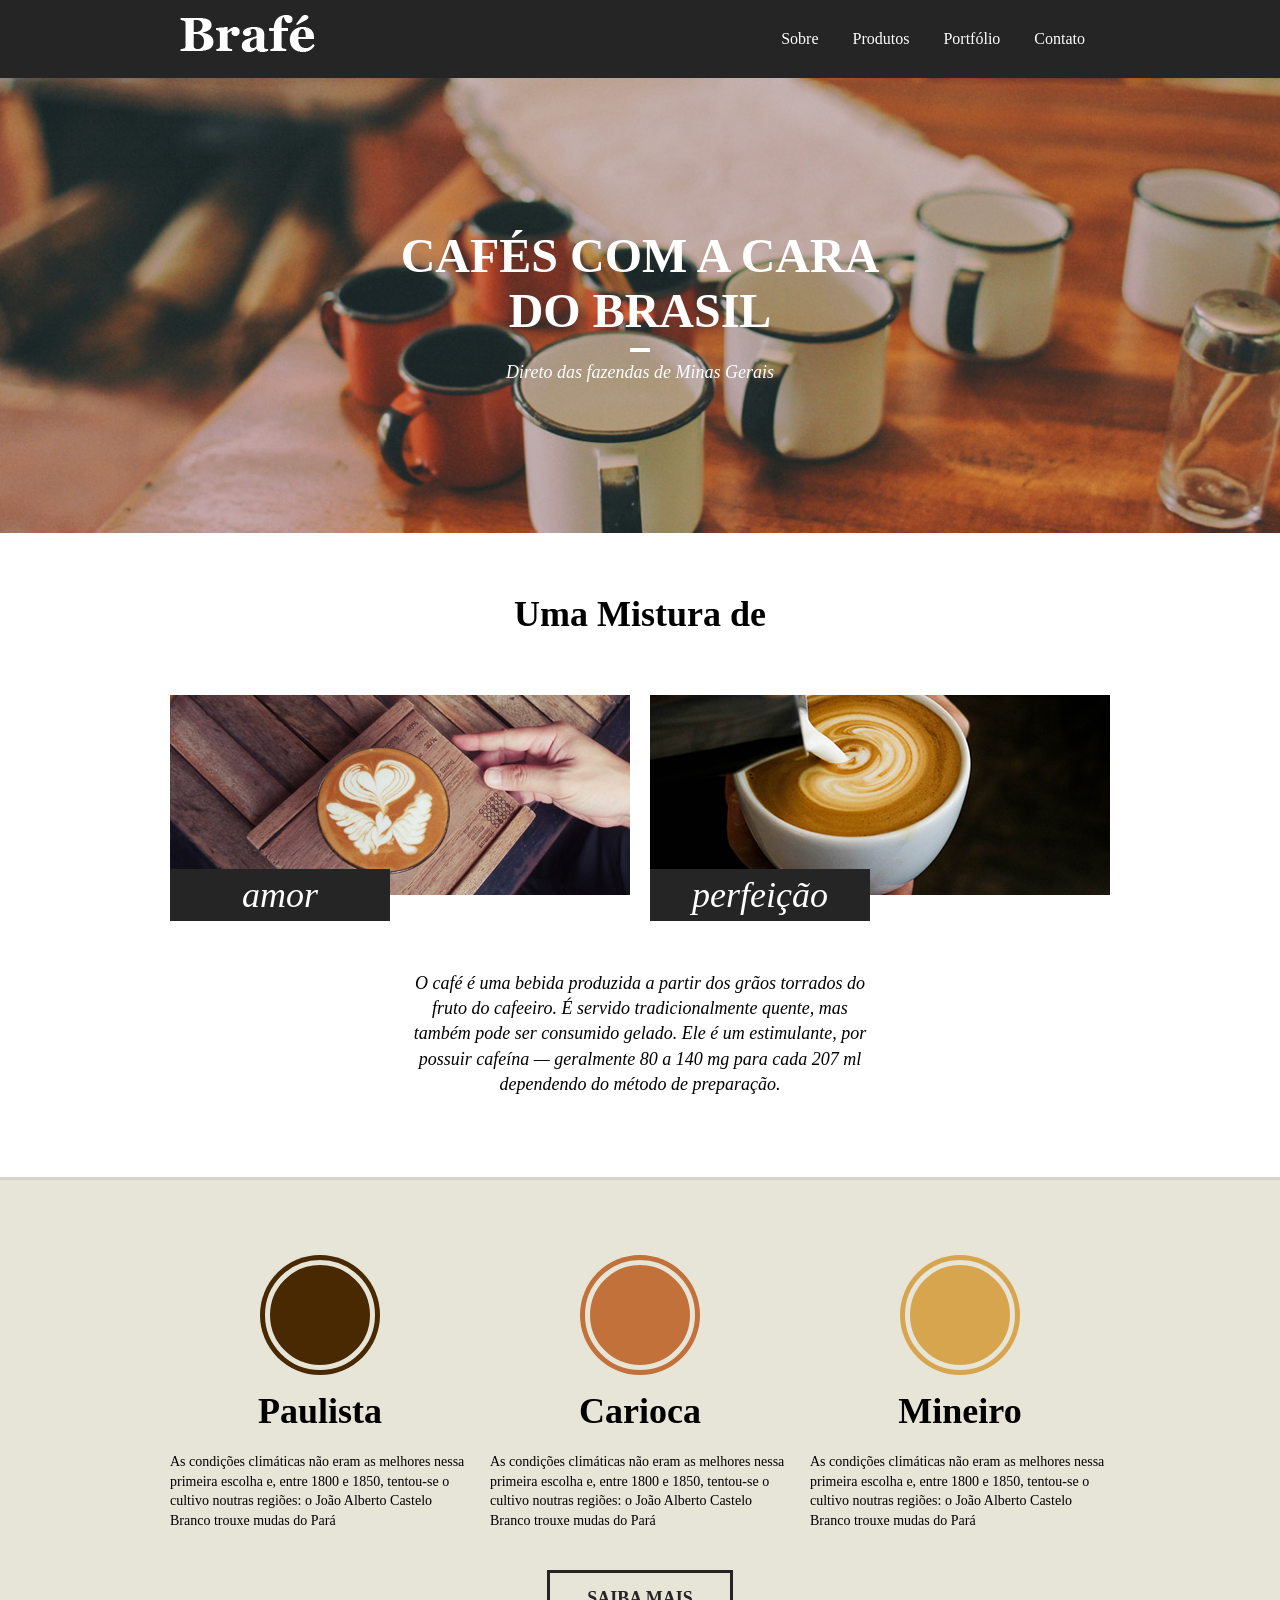
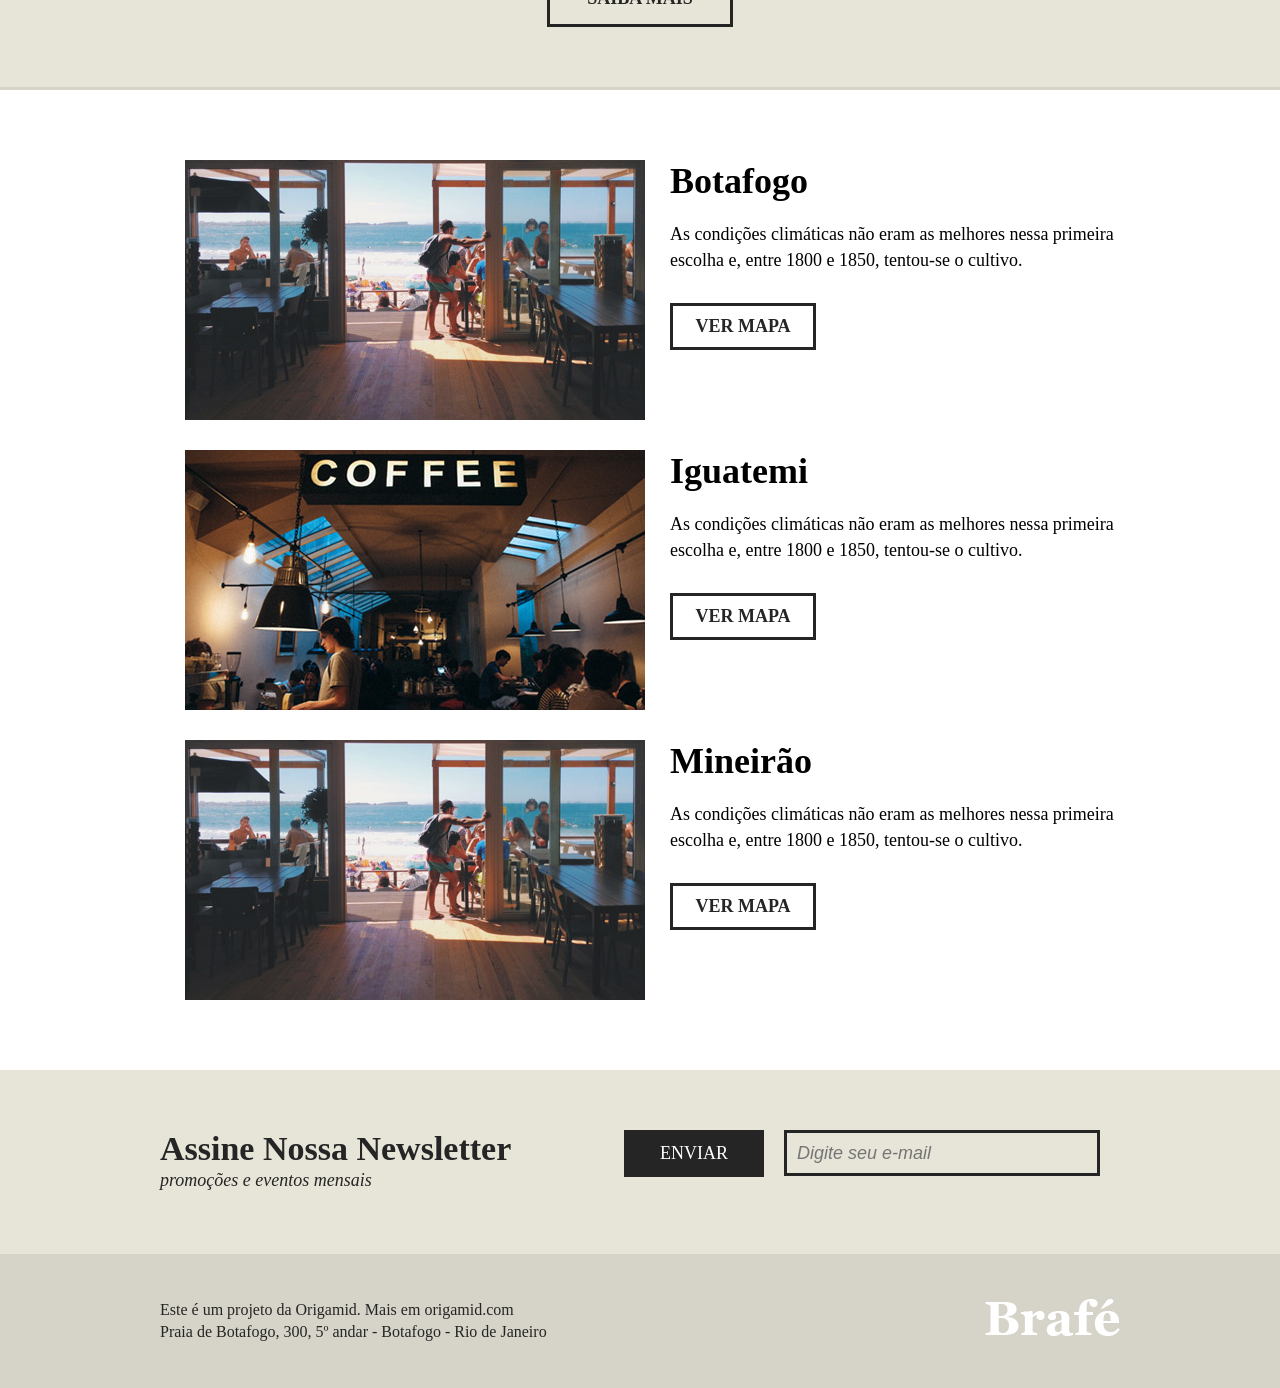
==== site-brafe/index.html @ e7e55837 "renomeando a pasta aula2-css para site-brafe" ====
<!DOCTYPE html>
<html>
<head>
	<title>Brafé: cafés com a cara do Brasil</title>

	<meta name="description" content="Brafé: cafés paulista, carioca e mineiro."/>
	<meta name="robots" content="index, follow"/>
	<meta name="keywords" content="brafé, café, cafeteria, brasil, paulista, carioca, mineiro."/>

	<meta charset="utf-8">
	<meta name="viewport" content="width=device-width, initial-scale=1, shrink-to-fit=no">
	<link rel="stylesheet" type="text/css" href="css/style.css">
</head>
<body>
	
	<header class="menu">
		<div class="menu-container">
			<a class="menu-logo" href="#"><img src="img/brafe.png" alt="várias xícaras brancas e marrons"></a>	
			<nav class="menu-nav">
				<ul>
					<li><a href="#">Sobre</a></li>
					<li><a href="#">Produtos</a></li>
					<li><a href="#">Portfólio</a></li>
					<li><a href="#">Contato</a></li>
				</ul>
			</nav>
		</div>
	</header>
	
	<main class="intro">
		<h1>Cafés com a cara<br>do Brasil</h1>
		<p>Direto das fazendas de Minas Gerais</p>
	</main>
	
	<section class="sobre">
		<h2>Uma Mistura de</h2>
		<div class="sobre-container">
			<div class="sobre-item">
				<img src="img/cafe-1.jpg" alt="café">
				<h3>amor</h3>
			</div>
			<div class="sobre-item">
				<img src="img/cafe-2.jpg" alt="café com leite numa xícara branca">
				<h3>perfeição</h3>
			</div>
		</div>
		<p>O café é uma bebida produzida a partir dos grãos torrados do fruto do cafeeiro. É servido tradicionalmente quente, mas também pode ser consumido gelado. Ele é um estimulante, por possuir cafeína — geralmente 80 a 140 mg para cada 207 ml dependendo do método de preparação.</p>
	</section>
	
	<section class="produtos">
		<div class="produtos-container">
			<div class="produtos-item">
				<h2 class="produtos-paulista">Paulista</h2>
				<p>As condições climáticas não eram as melhores nessa primeira escolha e, entre 1800 e 1850, tentou-se o cultivo noutras regiões: o João Alberto Castelo Branco trouxe mudas do Pará</p>
			</div>
			<div class="produtos-item">
				<h2 class="produtos-carioca">Carioca</h2>
				<p>As condições climáticas não eram as melhores nessa primeira escolha e, entre 1800 e 1850, tentou-se o cultivo noutras regiões: o João Alberto Castelo Branco trouxe mudas do Pará</p>
			</div>
			<div class="produtos-item">
				<h2 class="produtos-mineiro">Mineiro</h2>
				<p>As condições climáticas não eram as melhores nessa primeira escolha e, entre 1800 e 1850, tentou-se o cultivo noutras regiões: o João Alberto Castelo Branco trouxe mudas do Pará</p>
			</div>
		</div>
		<a class="produtos-btn" href="#">Saiba Mais</a>
	</section>
	
	<section class="locais">
		<div class="locais-item">
			<img src="img/botafogo.jpg" alt="Brafé unidade Botafogo">
			<div class="locais-item-texto">
				<h2>Botafogo</h2>
				<p>As condições climáticas não eram as melhores nessa primeira escolha e, entre 1800 e 1850, tentou-se o cultivo.</p>
				<a class="locais-btn" href="#">Ver Mapa</a>
			</div>
		</div>
		
		<div class="locais-item">
			<img src="img/iguatemi.jpg" alt="Brafé unidade Iguatemi">
			<div class="locais-item-texto">
				<h2>Iguatemi</h2>
				<p>As condições climáticas não eram as melhores nessa primeira escolha e, entre 1800 e 1850, tentou-se o cultivo.</p>
				<a class="locais-btn" href="#">Ver Mapa</a>
			</div>
		</div>
		
		<div class="locais-item">
			<img src="img/botafogo.jpg" alt="Brafé unidade Mineirão">
			<div class="locais-item-texto">
				<h2>Mineirão</h2>
				<p>As condições climáticas não eram as melhores nessa primeira escolha e, entre 1800 e 1850, tentou-se o cultivo.</p>
				<a class="locais-btn" href="#">Ver Mapa</a>
			</div>
		</div>
	
	</section>
	
	<section class="assine">
		<div class="assine-container">
			<div class="assine-info">
				<h2>Assine Nossa Newsletter</h2>
				<p>promoções e eventos mensais</p>
			</div>
			<form>
				<label>E-mail</label>
				<input type="text" placeholder="Digite seu e-mail">
				<button type="submit">Enviar</button>
			</form>
		</div>
	</section>
	
	<footer class="footer">
		<div class="footer-container">
			<p>Este é um projeto da Origamid. Mais em origamid.com<br>Praia de Botafogo, 300, 5º andar - Botafogo - Rio de Janeiro</p>
			<img src="img/brafe.png" alt="Brafé">
		</div>
	</footer>
	
</body>
</html>
---- site-brafe/css/style.css ----
/* reset */

*{
	margin: 0;
	padding: 0;
}

/* menu */

.menu{
	background: #252525;
}

.menu a{
	color: white;
	text-decoration: none;
}

.menu li{
	list-style: none;
}

.menu-container{
	max-width: 920px;
	padding: 15px;
	margin: 0 auto;
}

.menu-container::after, .menu-container::before{
	display: table;
	content:'';
	clear:both;
}

.menu-nav{
	float: right;
}

.menu-nav li{
	display: inline-block;
}

.menu-nav li a{
	padding: 15px;
	display: block;
}

.intro{
	padding: 150px 0px;
	text-align: center;
	color: white;
	background: url("../img/bg-intro.jpg")no-repeat center center;
	background-size:cover;
	
}

.intro h1{
	text-transform: uppercase;
	font-size: 3em;
}

.intro h1::after{
	content:"";
	display: block;
	width: 20px;
	height: 4px;
	background: white;
	margin: 10px auto;
	transition: 1s;
}

.intro h1:hover::after{
	width: 300px;	
	transition: 1s;
}

.intro p{
	font-size: 1.125em;
	font-style: italic;
}

/* sobre */

.sobre{
	padding: 60px 0px;
}

.sobre h2{
	padding-bottom: 60px;
	text-align: center;
	font-size: 2.25em;
}

.sobre-container{
	max-width: 960px;
	margin: 0 auto;
}

.sobre-container::after, .sobre-container::before{
	content:'';
	display: table;
	clear:both;
}

.sobre-item{
	max-width: 460px;
	float: left;
	margin: 0 10px;
}

.sobre-item h3{
	font-size: 2.25em;
	background: #252525;
	width: 220px;
	color: white;
	text-align: center;
	font-weight: 400;
	font-style: italic;
	padding: 5px 0;
	top: -30px;	/*top só move em relacao ao relative */
	position: relative;
}

.sobre p{
	font-size: 1.125em;
	text-align: center;
	font-style: italic;
	line-height: 1.4em;
	max-width: 460px;
	margin: 20px auto;
}

/* produtos */

.produtos{
	background: #e7e4d8;
	padding: 60px 0;
	border-top: 3px solid #d6d3c8;
	border-bottom: 3px solid #d6d3c8;
}

.produtos-container{
	max-width: 960px;
	margin: 0 auto;
}

.produtos-item{
	width: 300px;  /*nao botou max pq nenhuma tela é menor q 300, mas pode colocar max tb*/
	float: left;
	margin: 0 10px;
}

.produtos-container::before,
.produtos-container::after{
	content:'';
	display: table;
	clear:both;
}

.produtos h2{
	text-align: center;
	font-size: 2.25em;
	margin-bottom: 20px;
}

.produtos-item p{
	font-size: 0.875em;
	line-height: 1.4em;
}

.produtos-item h2::before{
	content:'';
	display: block;
	width: 100px;
	height: 100px;
	margin: 20px auto;
	background: currentColor;
	border-radius: 50%;
	border: 5px solid #e7e4d8;
	box-shadow: 0 0 0 5px currentColor;
}

.produtos-paulista::before{
	color: #492901;
}

.produtos-carioca::before{
	color:#c17139;
}

.produtos-mineiro::before{
	color: #d7a54d;
}

.produtos-btn{
	display: block;  /*para modificar o link*/
	width: 180px;
	text-transform: uppercase;
	border: 3px solid #252525;
	color: #252525;
	text-decoration: none;
	font-weight: 700; /*ou bold*/
	font-size: 1.125em;
	text-align: center;
	padding: 15px 0;
	margin: 0px auto; 
	margin-top: 40px;
	transition: 0.8s;
}

.produtos-btn:hover{
	color: #e7e4d8;
	box-shadow: 180px 0 0 0 #252525 inset;
	transition: 0.8s;
}

/* locais */

.locais{
	margin: 70px 0;
}

.locais-item::before, .locais-item::after{
	content:'';
	display: table;
	clear: both;
}

.locais-item{
	max-width: 960px;
	margin: 0 auto;
	margin-bottom: 30px;
}

.locais-item img{
	float: left;
	max-width: 460px;
	margin: 0 25px;
	
}

.locais-item h2{
	font-size: 2.25em;
	font-family: serif;
}

.locais-item p{
	font-size: 1.125em;
	font-family: georgia, serif;
	line-height: 1.4em;
	margin-top: 20px;
	margin-bottom: 30px;
}

.locais-btn{
	display: block;  /*para modificar o link*/
	width: 140px;
	text-transform: uppercase;
	border: 3px solid #252525;
	color: #252525;
	text-decoration: none;
	font-weight: 700; /*ou bold*/
	font-size: 1.125em;
	text-align: center;
	padding: 10px 0;
	margin: 0 510px; 
	transition: 0.8s;
}

.locais-btn:hover{
	color: #e7e4d8;
	box-shadow: 140px 0 0 0 #252525 inset;
	transition: 0.8s;
}

/* assine */

.assine{
	background: #e7e4d8;
	padding: 60px 0; 
	color: #252525;
}

.assine::after,.assine::before{
	content:'';
	display: table;
	clear: both;
}

.assine-container{
	margin: 0 auto;
	max-width: 960px;
}

.assine-container label{
	display: none;
}

.assine-container form{
	float: right;
}

.assine-info{
	float: left;
}

.assine-info::before, .assine-info::after{
	content:'';
	display: table;
	clear: both;
}
.assine-info h2{
	font-size: 2.125em;
}

.assine-info p{
	font-style: italic;
	font-size: 1.125em;
	line-height: 1.4em;
}

.assine-container input{
	background: #e7e4d8;
	margin: 0 20px;
	padding-left: 10px;
	border: 3px solid #252525;
	font-style: italic;
	font-size: 1.125em;
	width: 300px;
	height: 40px;
}

.assine-container button{
	display: block;  /*para modificar o link*/
	width: 140px;
	background: #252525;
	text-transform: uppercase;
	border: 3px solid #252525;
	color: white;
	text-decoration: none;
	font-weight: 500; /*ou bold*/
	font-size: 1.125em;
	font-family:georgia,serif;
	text-align: center;
	padding: 10px 0;
	margin-left: -40px;
	float: left; 
	transition: 0.8s;
}

/* footer */

.footer{
	background: #d6d4c8;
	color: #252525;
} 

.footer-container{
	max-width: 960px;
	margin: 0 auto;
	padding:45px 0px;
}

.footer-container p{
	float: left;
	font-family: georgia, serif;
	line-height: 1.4em;
	padding-bottom:45px;
}

.footer-container img{
	float: right;
}

.footer::after, .footer::before{
	content:'';
	display: table;
	clear: both;
}
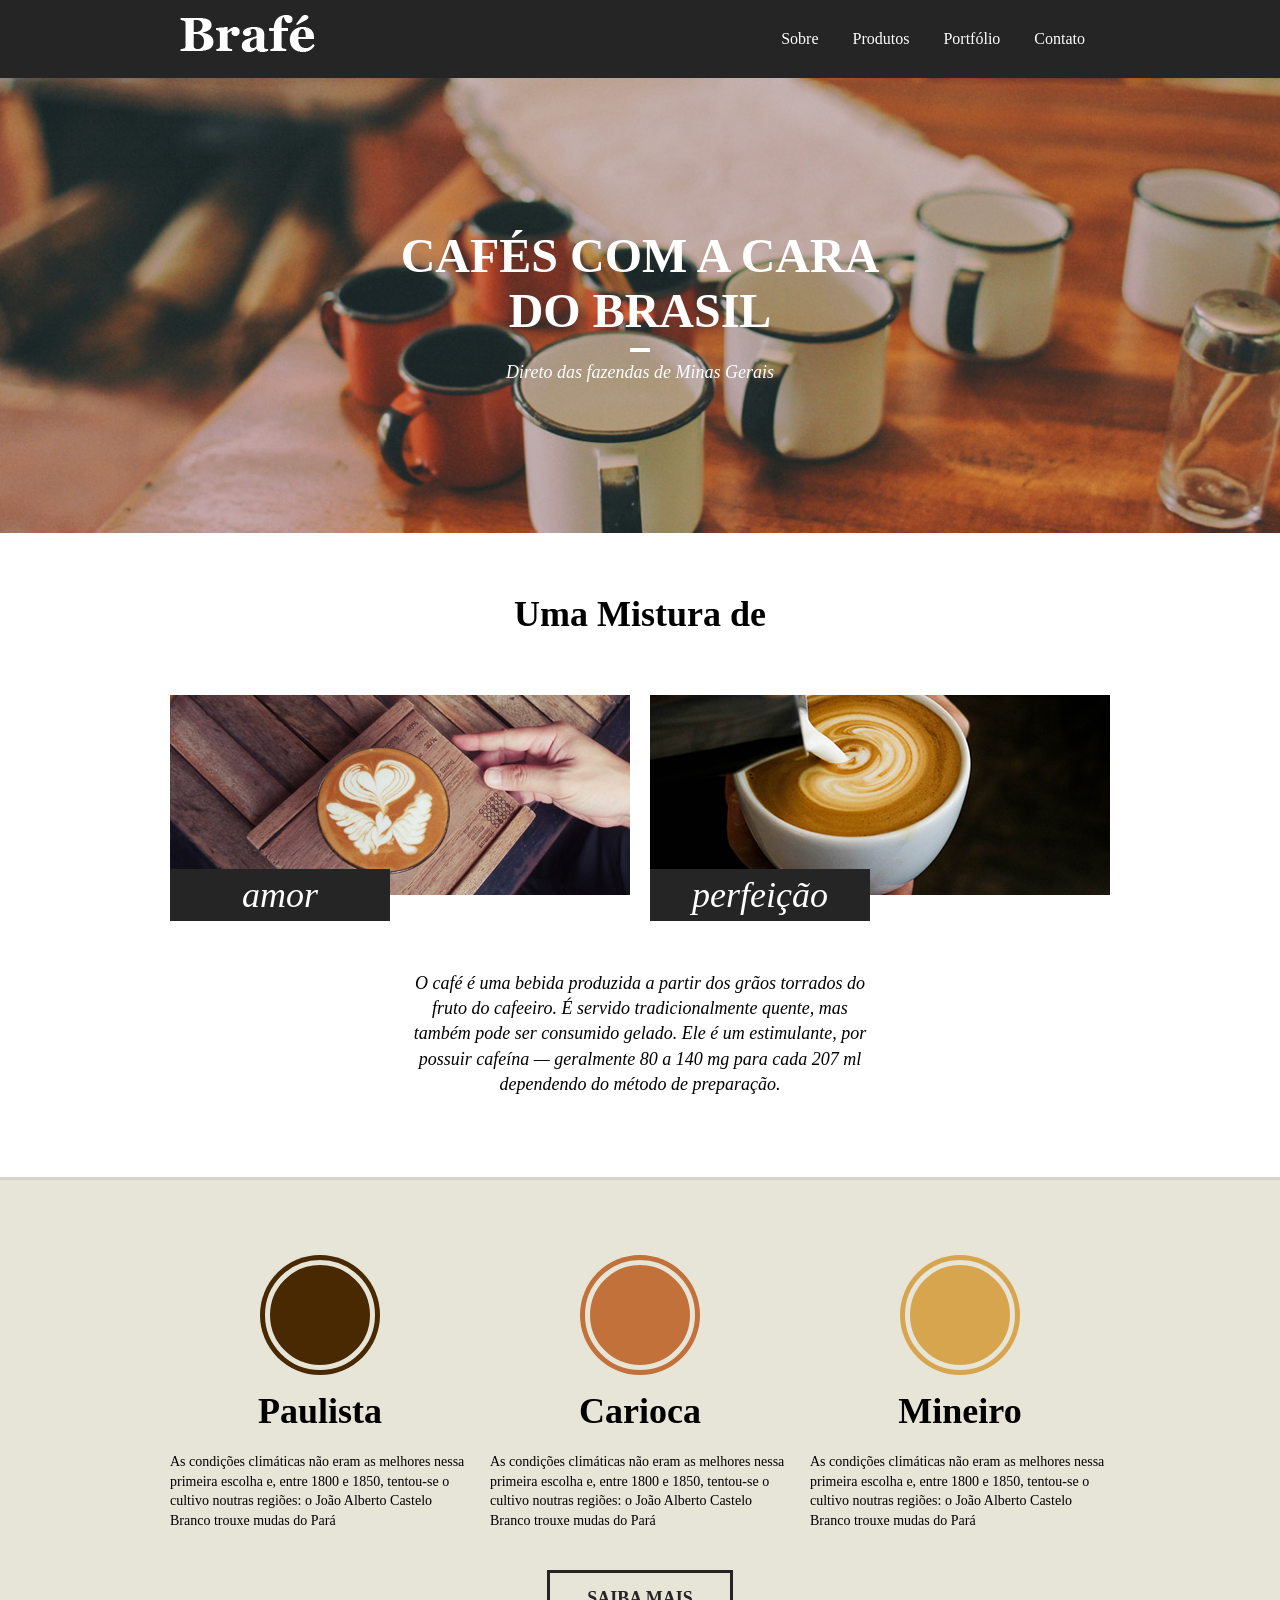
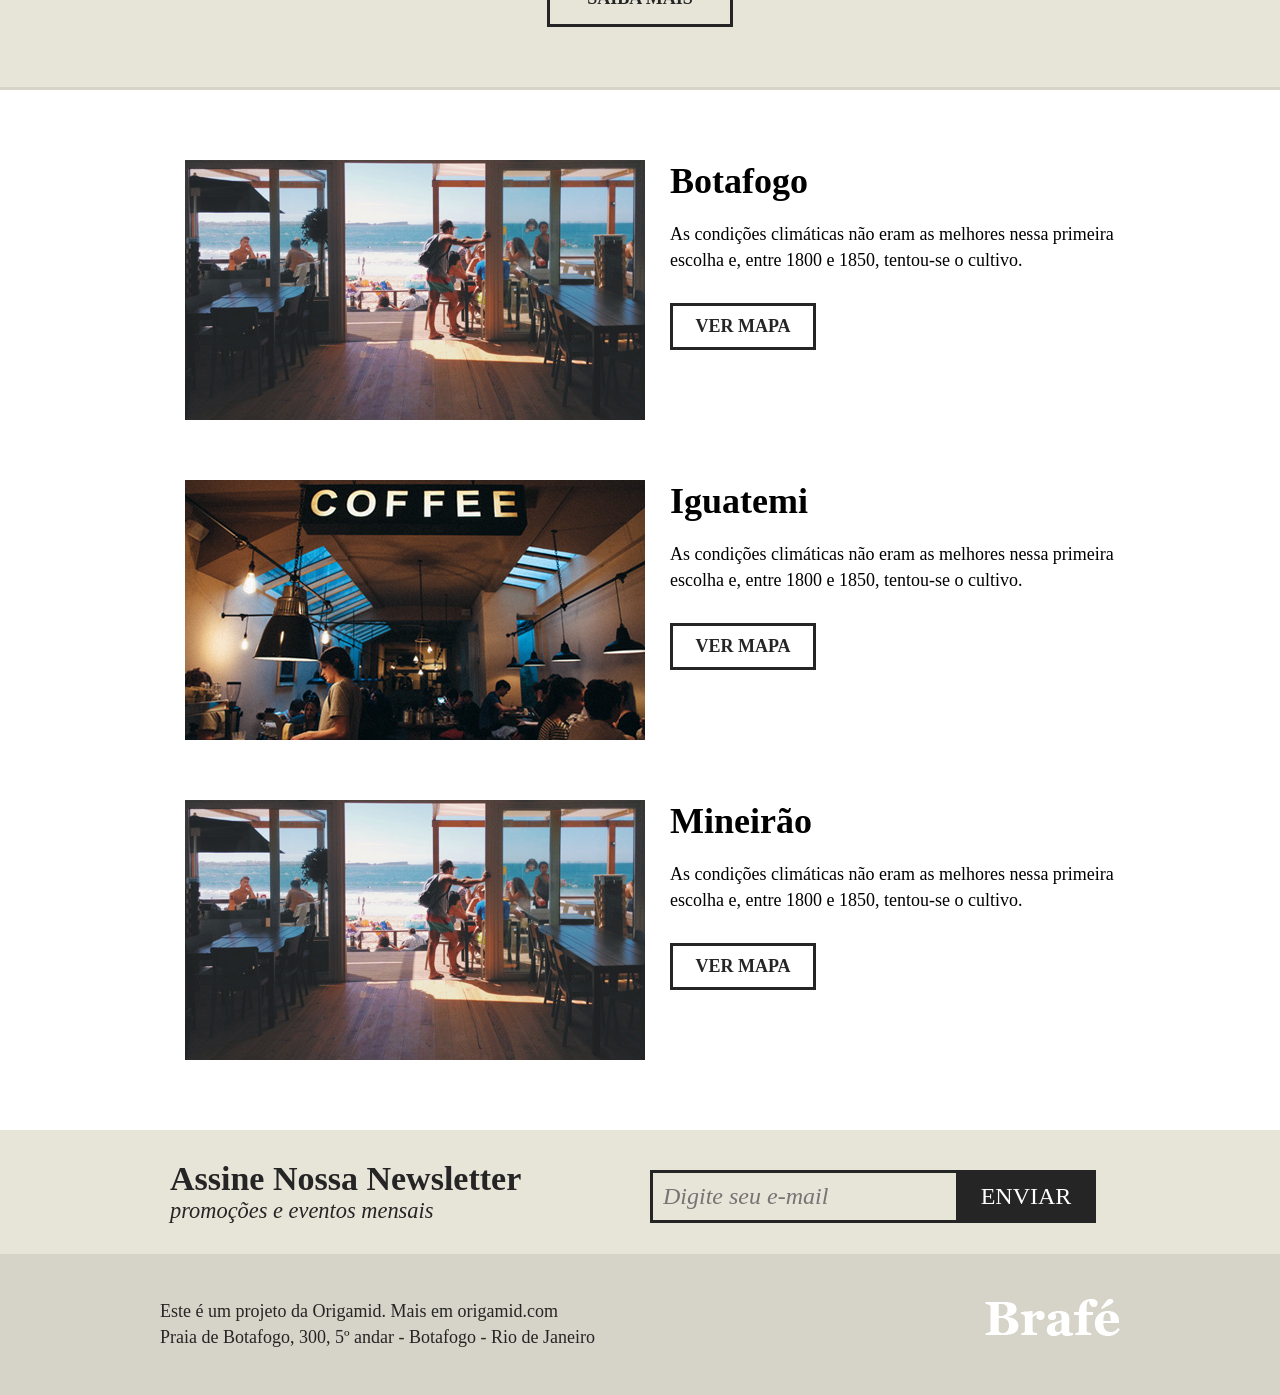
==== commit 5cfdeed8: "adicionando js: sobe a pagina quando clica na imagem brafe do footer" ====
--- a/site-brafe/index.html
+++ b/site-brafe/index.html
@@ -10,6 +10,10 @@
 	<meta charset="utf-8">
 	<meta name="viewport" content="width=device-width, initial-scale=1, shrink-to-fit=no">
 	<link rel="stylesheet" type="text/css" href="css/style.css">
+
+	<script type="text/javascript" src="js/jquery-3.2.1.min.js"></script>
+    <script type="text/javascript" src="js/content.js"></script>
+
 </head>
 <body>
 	
@@ -112,7 +116,9 @@
 	<footer class="footer">
 		<div class="footer-container">
 			<p>Este é um projeto da Origamid. Mais em origamid.com<br>Praia de Botafogo, 300, 5º andar - Botafogo - Rio de Janeiro</p>
+			<div class="back-to-top">
 			<img src="img/brafe.png" alt="Brafé">
+			</div>
 		</div>
 	</footer>
 	
--- a/site-brafe/css/style.css
+++ b/site-brafe/css/style.css
@@ -228,8 +228,8 @@
 
 .locais-item{
 	max-width: 960px;
-	margin: 0 auto;
-	margin-bottom: 30px;
+	margin: 60px auto;
+	
 }
 
 .locais-item img{
@@ -273,23 +273,39 @@
 	transition: 0.8s;
 }
 
+
 /* assine */
 
 .assine{
 	background: #e7e4d8;
-	padding: 60px 0; 
+	padding: 30px 0; 
 	color: #252525;
 }
 
-.assine::after,.assine::before{
-	content:'';
+.assine-container{
+	margin: 0 auto;
+	max-width: 960px;
+}
+
+.assine-container::after, .assine-container::before{
+	content: '';
 	display: table;
 	clear: both;
 }
 
-.assine-container{
-	margin: 0 auto;
-	max-width: 960px;
+.assine-info{
+	width: 460px;
+	margin: 0 10px;
+	float: left;
+}
+
+.assine-info h2{
+	font-size: 2.125em;
+}
+
+.assine-info p{
+	font-style: italic;
+	font-size: 1.4em;
 }
 
 .assine-container label{
@@ -297,56 +313,35 @@
 }
 
 .assine-container form{
-	float: right;
-}
-
-.assine-info{
-	float: left;
-}
-
-.assine-info::before, .assine-info::after{
-	content:'';
-	display: table;
-	clear: both;
-}
-.assine-info h2{
-	font-size: 2.125em;
-}
-
-.assine-info p{
-	font-style: italic;
-	font-size: 1.125em;
-	line-height: 1.4em;
+	float: left;
+	width: 460px;
+	margin: 10px 10px 0 10px;
 }
 
 .assine-container input{
 	background: #e7e4d8;
-	margin: 0 20px;
-	padding-left: 10px;
+	padding: 10px;
 	border: 3px solid #252525;
 	font-style: italic;
-	font-size: 1.125em;
-	width: 300px;
-	height: 40px;
+	font-size: 1.5em;
+	font-family: georgia,serif;
+	width: 320px;
+	float: left;
 }
 
 .assine-container button{
-	display: block;  /*para modificar o link*/
 	width: 140px;
 	background: #252525;
 	text-transform: uppercase;
-	border: 3px solid #252525;
+	border: none;
 	color: white;
-	text-decoration: none;
-	font-weight: 500; /*ou bold*/
-	font-size: 1.125em;
+	font-size: 1.5em;
 	font-family:georgia,serif;
-	text-align: center;
-	padding: 10px 0;
+	padding: 13px 0;
 	margin-left: -40px;
-	float: left; 
-	transition: 0.8s;
-}
+}
+
+
 
 /* footer */
 
@@ -365,11 +360,13 @@
 	float: left;
 	font-family: georgia, serif;
 	line-height: 1.4em;
+	font-size: 1.125em;	
 	padding-bottom:45px;
 }
 
 .footer-container img{
 	float: right;
+	cursor: pointer;
 }
 
 .footer::after, .footer::before{
